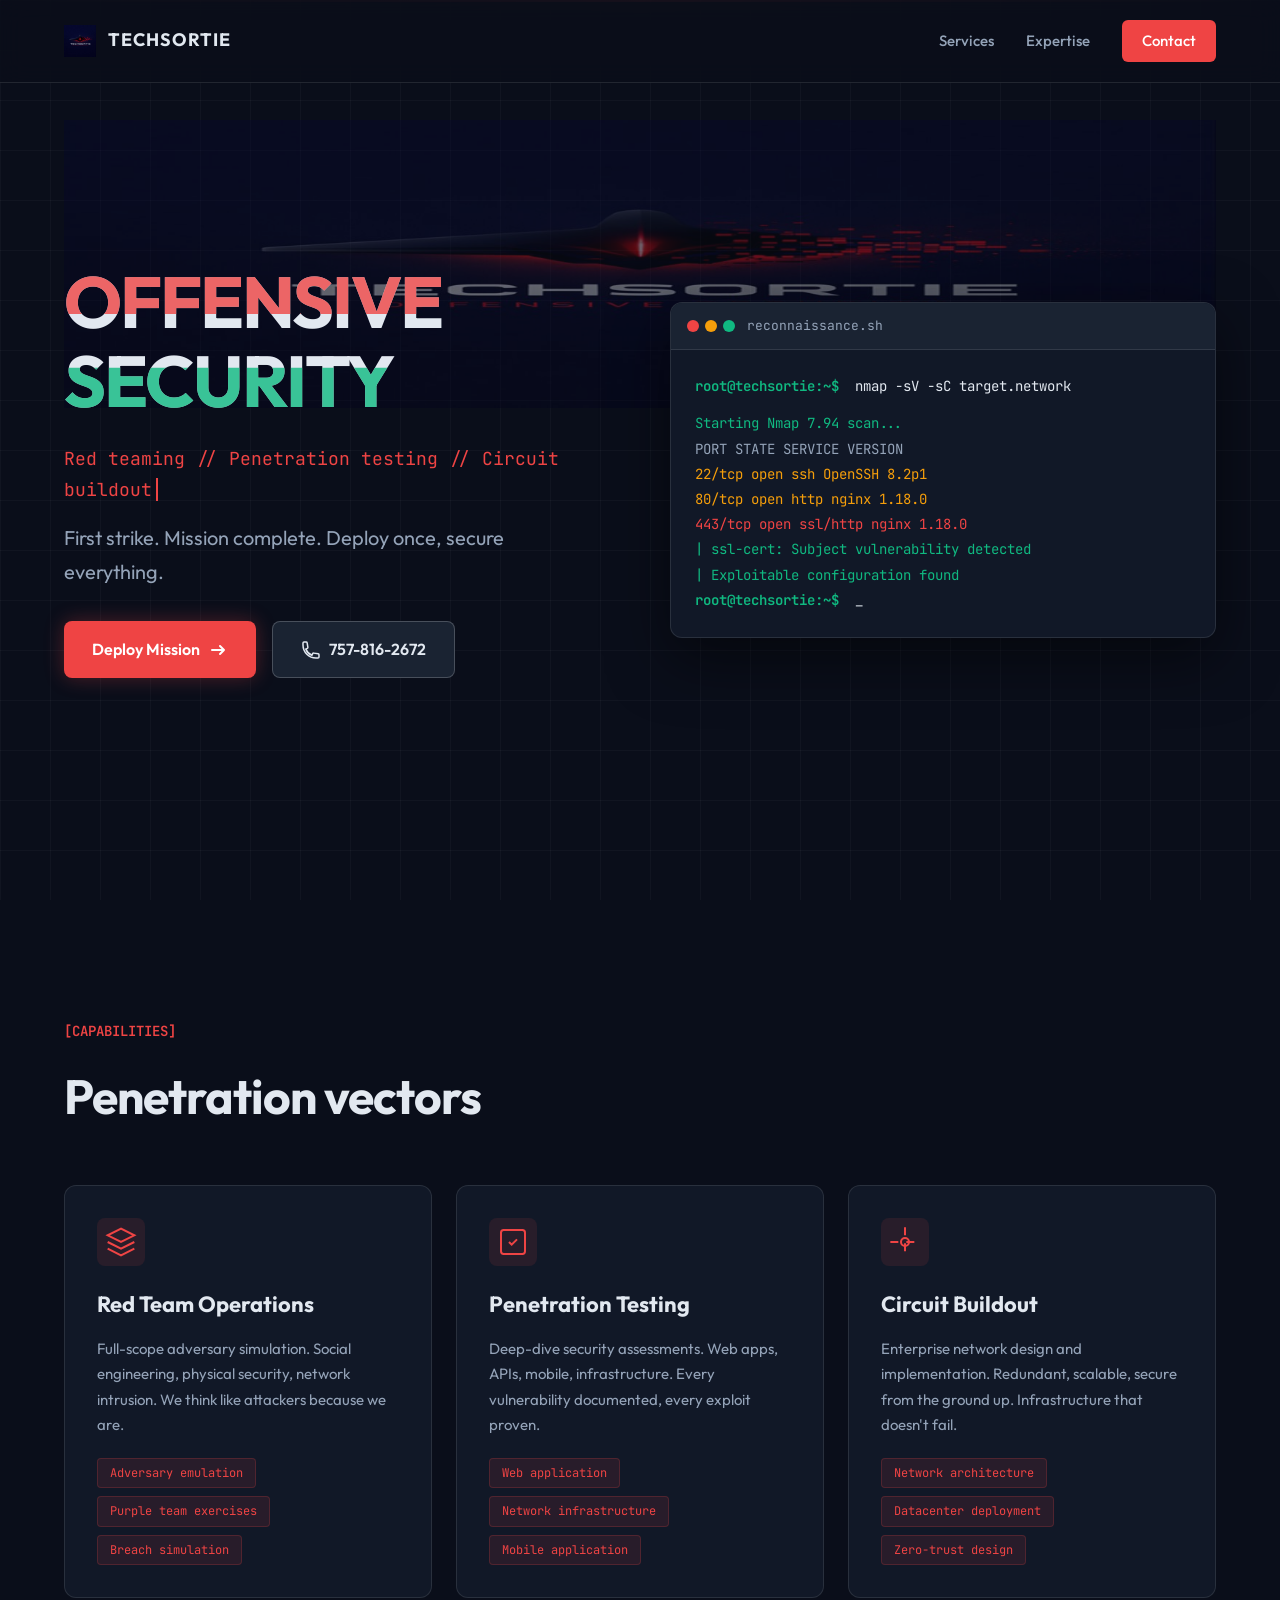
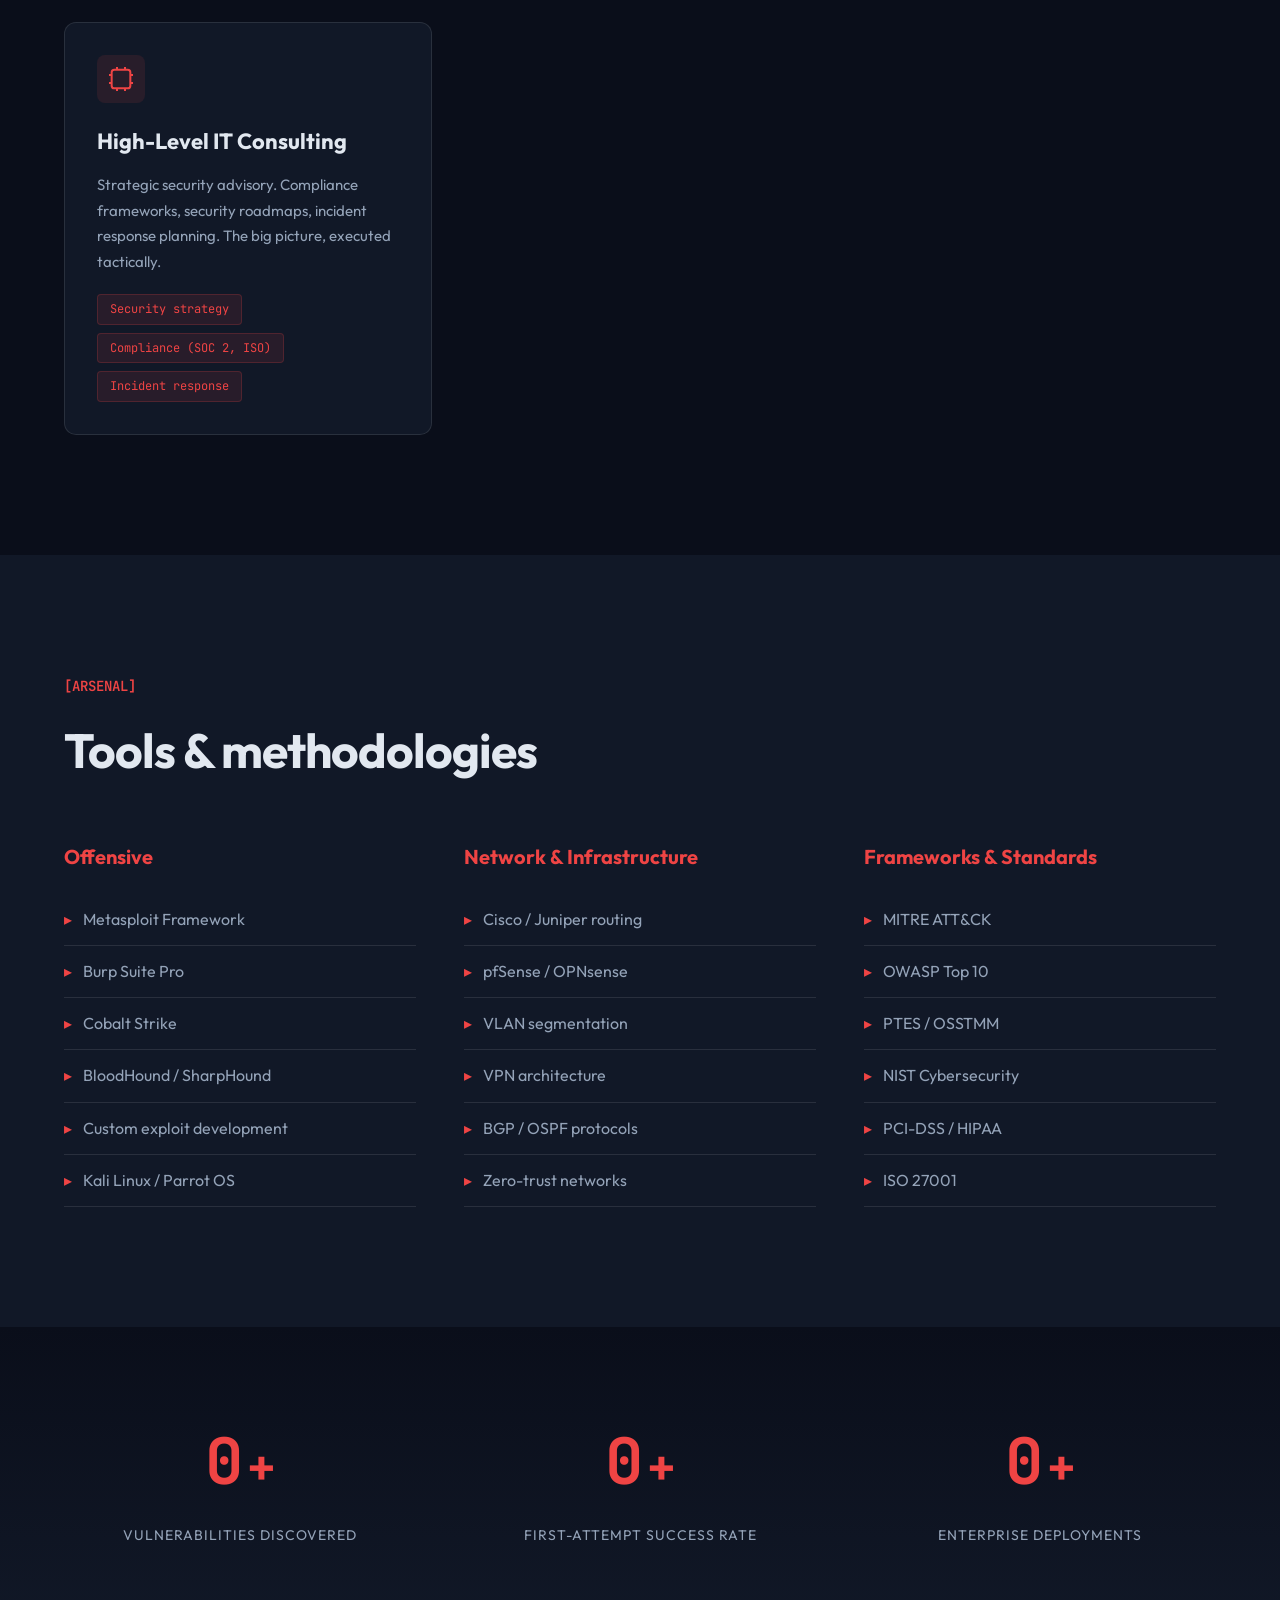
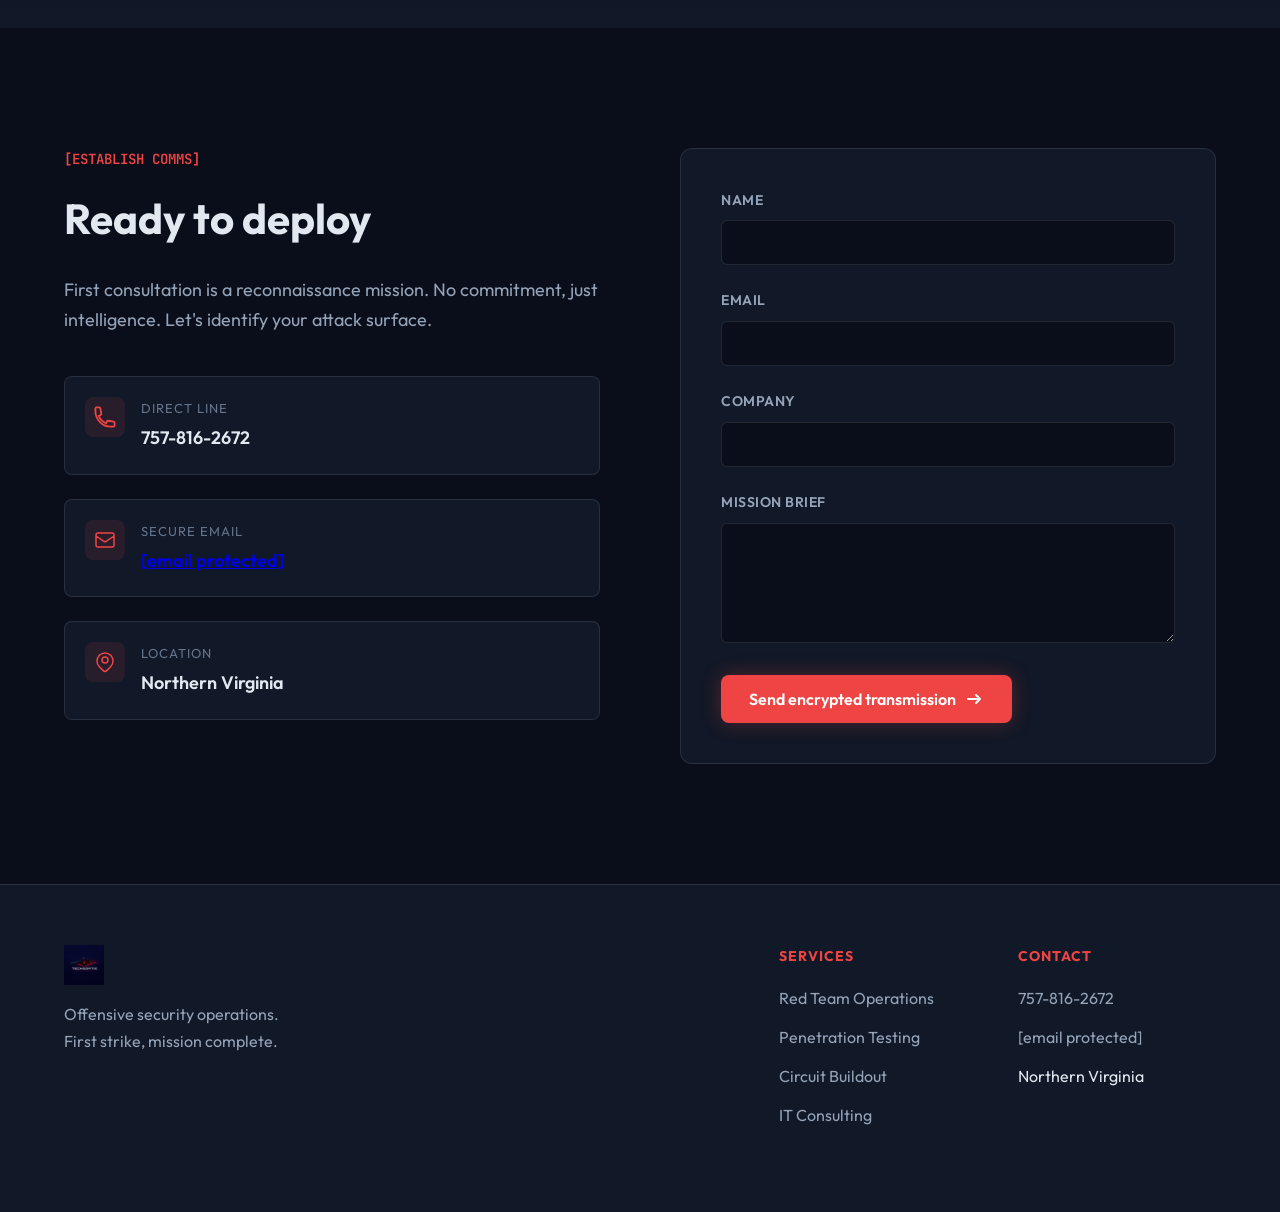
==== techsortie-website/index.html @ ced12dd1 "Initial commit" ====
<!DOCTYPE html>
<html lang="en">
<head>
    <meta charset="UTF-8">
    <meta name="viewport" content="width=device-width, initial-scale=1.0">
    <title>TechSortie | Offensive Security & Penetration Testing</title>
    <meta name="description" content="Red teaming, penetration testing, and high-level IT security services. First strike, mission complete.">
    <link rel="icon" type="image/x-icon" href="favicon.ico">
    <link rel="preconnect" href="https://fonts.googleapis.com">
    <link rel="preconnect" href="https://fonts.gstatic.com" crossorigin>
    <link href="https://fonts.googleapis.com/css2?family=JetBrains+Mono:wght@400;500;700&family=Outfit:wght@300;400;600;700&display=swap" rel="stylesheet">
    <link rel="stylesheet" href="styles.css">
</head>
<body>
    <!-- Animated background grid -->
    <div class="grid-bg"></div>
    <div class="scan-line"></div>
    
    <!-- Navigation -->
    <nav class="nav">
        <div class="container nav-content">
            <div class="logo-wrapper">
                <img src="techsortie_profile.png" alt="TechSortie" class="logo-icon">
                <span class="logo-text">TECHSORTIE</span>
            </div>
            <div class="nav-links">
                <a href="#services">Services</a>
                <a href="#expertise">Expertise</a>
                <a href="#contact" class="cta-link">Contact</a>
            </div>
        </div>
    </nav>

    <!-- Hero Section -->
    <section class="hero">
        <div class="hero-banner">
            <img src="techsortie_banner.png" alt="TechSortie" class="banner-img">
        </div>
        <div class="container">
            <div class="hero-content">
                <div class="glitch-wrapper">
                    <h1 class="hero-title glitch" data-text="OFFENSIVE SECURITY">OFFENSIVE SECURITY</h1>
                </div>
                <p class="hero-subtitle">
                    <span class="typing-effect">Red teaming // Penetration testing // Circuit buildout</span>
                </p>
                <p class="hero-description">
                    First strike. Mission complete. Deploy once, secure everything.
                </p>
                <div class="hero-cta">
                    <a href="#contact" class="btn-primary">
                        <span>Deploy Mission</span>
                        <svg width="20" height="20" viewBox="0 0 20 20" fill="none">
                            <path d="M4 10h12m0 0l-4-4m4 4l-4 4" stroke="currentColor" stroke-width="2" stroke-linecap="round"/>
                        </svg>
                    </a>
                    <a href="tel:757-816-2672" class="btn-secondary">
                        <svg width="20" height="20" viewBox="0 0 20 20" fill="none">
                            <path d="M2 3a1 1 0 011-1h2.153a1 1 0 01.986.836l.74 4.435a1 1 0 01-.54 1.06l-1.548.773a11.037 11.037 0 006.105 6.105l.774-1.548a1 1 0 011.059-.54l4.435.74a1 1 0 01.836.986V17a1 1 0 01-1 1h-2C7.82 18 2 12.18 2 5V3z" stroke="currentColor" stroke-width="1.5"/>
                        </svg>
                        <span>757-816-2672</span>
                    </a>
                </div>
            </div>
            <div class="hero-visual">
                <div class="terminal-window">
                    <div class="terminal-header">
                        <div class="terminal-buttons">
                            <span></span><span></span><span></span>
                        </div>
                        <span class="terminal-title">reconnaissance.sh</span>
                    </div>
                    <div class="terminal-body">
                        <div class="terminal-line">
                            <span class="prompt">root@techsortie:~$</span>
                            <span class="command">nmap -sV -sC target.network</span>
                        </div>
                        <div class="terminal-output">
                            <span class="success">Starting Nmap 7.94 scan...</span><br>
                            <span>PORT     STATE SERVICE     VERSION</span><br>
                            <span class="warning">22/tcp   open  ssh         OpenSSH 8.2p1</span><br>
                            <span class="warning">80/tcp   open  http        nginx 1.18.0</span><br>
                            <span class="danger">443/tcp  open  ssl/http    nginx 1.18.0</span><br>
                            <span class="success">| ssl-cert: Subject vulnerability detected</span><br>
                            <span class="success">| Exploitable configuration found</span><br>
                            <span class="prompt">root@techsortie:~$</span>
                            <span class="command cursor">_</span>
                        </div>
                    </div>
                </div>
            </div>
        </div>
    </section>

    <!-- Services Section -->
    <section id="services" class="services">
        <div class="container">
            <div class="section-header">
                <span class="section-tag">[CAPABILITIES]</span>
                <h2>Penetration vectors</h2>
            </div>
            <div class="services-grid">
                <div class="service-card">
                    <div class="service-icon">
                        <svg width="32" height="32" viewBox="0 0 24 24" fill="none">
                            <path d="M12 2L2 7l10 5 10-5-10-5z" stroke="currentColor" stroke-width="1.5"/>
                            <path d="M2 17l10 5 10-5M2 12l10 5 10-5" stroke="currentColor" stroke-width="1.5"/>
                        </svg>
                    </div>
                    <h3>Red Team Operations</h3>
                    <p>Full-scope adversary simulation. Social engineering, physical security, network intrusion. We think like attackers because we are.</p>
                    <ul class="service-tags">
                        <li>Adversary emulation</li>
                        <li>Purple team exercises</li>
                        <li>Breach simulation</li>
                    </ul>
                </div>

                <div class="service-card">
                    <div class="service-icon">
                        <svg width="32" height="32" viewBox="0 0 24 24" fill="none">
                            <rect x="3" y="3" width="18" height="18" rx="2" stroke="currentColor" stroke-width="1.5"/>
                            <path d="M9 12l2 2 4-4" stroke="currentColor" stroke-width="1.5"/>
                        </svg>
                    </div>
                    <h3>Penetration Testing</h3>
                    <p>Deep-dive security assessments. Web apps, APIs, mobile, infrastructure. Every vulnerability documented, every exploit proven.</p>
                    <ul class="service-tags">
                        <li>Web application</li>
                        <li>Network infrastructure</li>
                        <li>Mobile application</li>
                    </ul>
                </div>

                <div class="service-card">
                    <div class="service-icon">
                        <svg width="32" height="32" viewBox="0 0 24 24" fill="none">
                            <circle cx="12" cy="12" r="3" stroke="currentColor" stroke-width="1.5"/>
                            <path d="M12 1v6m0 6v6M1 12h6m6 0h6" stroke="currentColor" stroke-width="1.5"/>
                        </svg>
                    </div>
                    <h3>Circuit Buildout</h3>
                    <p>Enterprise network design and implementation. Redundant, scalable, secure from the ground up. Infrastructure that doesn't fail.</p>
                    <ul class="service-tags">
                        <li>Network architecture</li>
                        <li>Datacenter deployment</li>
                        <li>Zero-trust design</li>
                    </ul>
                </div>

                <div class="service-card">
                    <div class="service-icon">
                        <svg width="32" height="32" viewBox="0 0 24 24" fill="none">
                            <path d="M9 3v2m6-2v2M9 19v2m6-2v2M5 9H3m2 6H3m18-6h-2m2 6h-2M7 19h10a2 2 0 002-2V7a2 2 0 00-2-2H7a2 2 0 00-2 2v10a2 2 0 002 2z" stroke="currentColor" stroke-width="1.5"/>
                        </svg>
                    </div>
                    <h3>High-Level IT Consulting</h3>
                    <p>Strategic security advisory. Compliance frameworks, security roadmaps, incident response planning. The big picture, executed tactically.</p>
                    <ul class="service-tags">
                        <li>Security strategy</li>
                        <li>Compliance (SOC 2, ISO)</li>
                        <li>Incident response</li>
                    </ul>
                </div>
            </div>
        </div>
    </section>

    <!-- Expertise Section -->
    <section id="expertise" class="expertise">
        <div class="container">
            <div class="section-header">
                <span class="section-tag">[ARSENAL]</span>
                <h2>Tools & methodologies</h2>
            </div>
            <div class="expertise-grid">
                <div class="expertise-column">
                    <h4>Offensive</h4>
                    <ul>
                        <li>Metasploit Framework</li>
                        <li>Burp Suite Pro</li>
                        <li>Cobalt Strike</li>
                        <li>BloodHound / SharpHound</li>
                        <li>Custom exploit development</li>
                        <li>Kali Linux / Parrot OS</li>
                    </ul>
                </div>
                <div class="expertise-column">
                    <h4>Network & Infrastructure</h4>
                    <ul>
                        <li>Cisco / Juniper routing</li>
                        <li>pfSense / OPNsense</li>
                        <li>VLAN segmentation</li>
                        <li>VPN architecture</li>
                        <li>BGP / OSPF protocols</li>
                        <li>Zero-trust networks</li>
                    </ul>
                </div>
                <div class="expertise-column">
                    <h4>Frameworks & Standards</h4>
                    <ul>
                        <li>MITRE ATT&CK</li>
                        <li>OWASP Top 10</li>
                        <li>PTES / OSSTMM</li>
                        <li>NIST Cybersecurity</li>
                        <li>PCI-DSS / HIPAA</li>
                        <li>ISO 27001</li>
                    </ul>
                </div>
            </div>
        </div>
    </section>

    <!-- Stats Section -->
    <section class="stats">
        <div class="container">
            <div class="stats-grid">
                <div class="stat-item">
                    <div class="stat-number" data-target="500">0</div>
                    <div class="stat-label">Vulnerabilities discovered</div>
                </div>
                <div class="stat-item">
                    <div class="stat-number" data-target="98">0</div>
                    <div class="stat-label">First-attempt success rate</div>
                </div>
                <div class="stat-item">
                    <div class="stat-number" data-target="50">0</div>
                    <div class="stat-label">Enterprise deployments</div>
                </div>
            </div>
        </div>
    </section>

    <!-- Contact Section -->
    <section id="contact" class="contact">
        <div class="container">
            <div class="contact-content">
                <div class="contact-info">
                    <span class="section-tag">[ESTABLISH COMMS]</span>
                    <h2>Ready to deploy</h2>
                    <p>First consultation is a reconnaissance mission. No commitment, just intelligence. Let's identify your attack surface.</p>
                    
                    <div class="contact-methods">
                        <a href="tel:757-816-2672" class="contact-method">
                            <div class="method-icon">
                                <svg width="24" height="24" viewBox="0 0 20 20" fill="none">
                                    <path d="M2 3a1 1 0 011-1h2.153a1 1 0 01.986.836l.74 4.435a1 1 0 01-.54 1.06l-1.548.773a11.037 11.037 0 006.105 6.105l.774-1.548a1 1 0 011.059-.54l4.435.74a1 1 0 01.836.986V17a1 1 0 01-1 1h-2C7.82 18 2 12.18 2 5V3z" stroke="currentColor" stroke-width="1.5"/>
                                </svg>
                            </div>
                            <div>
                                <div class="method-label">Direct line</div>
                                <div class="method-value">757-816-2672</div>
                            </div>
                        </a>

                        <div class="contact-method">
                            <div class="method-icon">
                                <svg width="24" height="24" viewBox="0 0 24 24" fill="none">
                                    <path d="M3 8l7.89 5.26a2 2 0 002.22 0L21 8M5 19h14a2 2 0 002-2V7a2 2 0 00-2-2H5a2 2 0 00-2 2v10a2 2 0 002 2z" stroke="currentColor" stroke-width="1.5"/>
                                </svg>
                            </div>
                            <div>
                                <div class="method-label">Secure email</div>
                                <div class="method-value"><a href="/cdn-cgi/l/email-protection" class="__cf_email__" data-cfemail="6b000e0505122b1f0e08031804191f020e45080406">[email&#160;protected]</a></div>
                            </div>
                        </div>

                        <div class="contact-method">
                            <div class="method-icon">
                                <svg width="24" height="24" viewBox="0 0 24 24" fill="none">
                                    <path d="M17.657 16.657L13.414 20.9a1.998 1.998 0 01-2.827 0l-4.244-4.243a8 8 0 1111.314 0z" stroke="currentColor" stroke-width="1.5"/>
                                    <circle cx="12" cy="10" r="3" stroke="currentColor" stroke-width="1.5"/>
                                </svg>
                            </div>
                            <div>
                                <div class="method-label">Location</div>
                                <div class="method-value">Northern Virginia</div>
                            </div>
                        </div>
                    </div>
                </div>

                <div class="contact-form">
                    <form id="contactForm">
                        <div class="form-group">
                            <label for="name">Name</label>
                            <input type="text" id="name" name="name" required>
                        </div>
                        <div class="form-group">
                            <label for="email">Email</label>
                            <input type="email" id="email" name="email" required>
                        </div>
                        <div class="form-group">
                            <label for="company">Company</label>
                            <input type="text" id="company" name="company">
                        </div>
                        <div class="form-group">
                            <label for="message">Mission brief</label>
                            <textarea id="message" name="message" rows="4" required></textarea>
                        </div>
                        <button type="submit" class="btn-primary">
                            <span>Send encrypted transmission</span>
                            <svg width="20" height="20" viewBox="0 0 20 20" fill="none">
                                <path d="M4 10h12m0 0l-4-4m4 4l-4 4" stroke="currentColor" stroke-width="2" stroke-linecap="round"/>
                            </svg>
                        </button>
                    </form>
                </div>
            </div>
        </div>
    </section>

    <!-- Footer -->
    <footer class="footer">
        <div class="container">
            <div class="footer-content">
                <div class="footer-brand">
                    <img src="techsortie_profile.png" alt="TechSortie" class="footer-logo">
                    <p>Offensive security operations.<br>First strike, mission complete.</p>
                </div>
                <div class="footer-links">
                    <div class="footer-column">
                        <h4>Services</h4>
                        <ul>
                            <li><a href="#services">Red Team Operations</a></li>
                            <li><a href="#services">Penetration Testing</a></li>
                            <li><a href="#services">Circuit Buildout</a></li>
                            <li><a href="#services">IT Consulting</a></li>
                        </ul>
                    </div>
                    <div class="footer-column">
                        <h4>Contact</h4>
                        <ul>
                            <li><a href="tel:757-816-2672">757-816-2672</a></li>
                            <li><a href="/cdn-cgi/l/email-protection#3e555b5050477e4a5b5d564d514c4a575b105d5153"><span class="__cf_email__" data-cfemail="600b050e0e192014050308130f121409054e030f0d">[email&#160;protected]</span></a></li>
                            <li>Northern Virginia</li>
                        </ul>
                    </div>
                </div>
            </div>
            <div class="footer-bottom"
---- techsortie-website/styles.css ----
:root {
    --color-bg-primary: #0a0e1a;
    --color-bg-secondary: #111827;
    --color-bg-tertiary: #1a2332;
    
    --color-text-primary: #e2e8f0;
    --color-text-secondary: #94a3b8;
    --color-text-muted: #64748b;
    
    --color-accent: #ef4444;
    --color-accent-bright: #ff5555;
    --color-success: #10b981;
    --color-warning: #f59e0b;
    
    --color-border: rgba(255, 255, 255, 0.1);
    --color-border-bright: rgba(255, 255, 255, 0.2);
    
    --font-sans: 'Outfit', sans-serif;
    --font-mono: 'JetBrains Mono', monospace;
    
    --timing-fast: 0.2s;
    --timing-normal: 0.3s;
    --timing-slow: 0.5s;
}

* {
    margin: 0;
    padding: 0;
    box-sizing: border-box;
}

html {
    scroll-behavior: smooth;
}

body {
    font-family: var(--font-sans);
    background: var(--color-bg-primary);
    color: var(--color-text-primary);
    line-height: 1.7;
    overflow-x: hidden;
    position: relative;
}

/* Animated Background Grid */
.grid-bg {
    position: fixed;
    top: 0;
    left: 0;
    width: 100%;
    height: 100%;
    background-image: 
        linear-gradient(rgba(255, 255, 255, 0.03) 1px, transparent 1px),
        linear-gradient(90deg, rgba(255, 255, 255, 0.03) 1px, transparent 1px);
    background-size: 50px 50px;
    pointer-events: none;
    z-index: 0;
    animation: gridScroll 20s linear infinite;
}

@keyframes gridScroll {
    0% {
        transform: translateY(0);
    }
    100% {
        transform: translateY(50px);
    }
}

.scan-line {
    position: fixed;
    top: 0;
    left: 0;
    width: 100%;
    height: 2px;
    background: linear-gradient(90deg, transparent, var(--color-accent), transparent);
    pointer-events: none;
    z-index: 100;
    animation: scanMove 3s ease-in-out infinite;
    opacity: 0.5;
}

@keyframes scanMove {
    0%, 100% {
        transform: translateY(0);
        opacity: 0;
    }
    50% {
        opacity: 0.5;
    }
    100% {
        transform: translateY(100vh);
    }
}

.container {
    max-width: 1200px;
    margin: 0 auto;
    padding: 0 24px;
    position: relative;
    z-index: 1;
}

/* Navigation */
.nav {
    position: fixed;
    top: 0;
    left: 0;
    right: 0;
    background: rgba(10, 14, 26, 0.8);
    backdrop-filter: blur(12px);
    border-bottom: 1px solid var(--color-border);
    z-index: 1000;
    transition: all var(--timing-normal);
}

.nav-content {
    display: flex;
    justify-content: space-between;
    align-items: center;
    padding: 20px 24px;
}

.logo-wrapper {
    display: flex;
    align-items: center;
    gap: 12px;
}

.logo-icon {
    width: 32px;
    height: 32px;
}

.logo-text {
    font-weight: 700;
    font-size: 18px;
    letter-spacing: 1px;
    color: var(--color-text-primary);
}

.nav-links {
    display: flex;
    gap: 32px;
    align-items: center;
}

.nav-links a {
    color: var(--color-text-secondary);
    text-decoration: none;
    font-size: 15px;
    font-weight: 500;
    transition: color var(--timing-fast);
    position: relative;
}

.nav-links a::after {
    content: '';
    position: absolute;
    bottom: -4px;
    left: 0;
    width: 0;
    height: 2px;
    background: var(--color-accent);
    transition: width var(--timing-normal);
}

.nav-links a:hover {
    color: var(--color-text-primary);
}

.nav-links a:hover::after {
    width: 100%;
}

.nav-links .cta-link {
    background: var(--color-accent);
    color: white;
    padding: 8px 20px;
    border-radius: 6px;
    transition: all var(--timing-fast);
}

.nav-links .cta-link::after {
    display: none;
}

.nav-links .cta-link:hover {
    background: var(--color-accent-bright);
    transform: translateY(-2px);
    box-shadow: 0 4px 12px rgba(239, 68, 68, 0.3);
}

/* Hero Section */
.hero {
    min-height: 100vh;
    display: flex;
    align-items: center;
    padding: 120px 0 80px;
    position: relative;
}

.hero-banner {
    position: absolute;
    top: 120px;
    left: 50%;
    transform: translateX(-50%);
    width: 90%;
    max-width: 1400px;
    z-index: 0;
    opacity: 0.4;
    pointer-events: none;
}

.banner-img {
    width: 100%;
    height: auto;
    animation: bannerGlow 3s ease-in-out infinite alternate;
}

@keyframes bannerGlow {
    0% {
        filter: drop-shadow(0 0 20px rgba(239, 68, 68, 0.3));
    }
    100% {
        filter: drop-shadow(0 0 40px rgba(239, 68, 68, 0.5));
    }
}

.hero .container {
    position: relative;
    z-index: 1;
}

.hero .container {
    display: grid;
    grid-template-columns: 1fr 1fr;
    gap: 60px;
    align-items: center;
}

.glitch-wrapper {
    margin-bottom: 24px;
}

.hero-title {
    font-size: 72px;
    font-weight: 700;
    line-height: 1.1;
    letter-spacing: -2px;
    margin: 0;
}

.glitch {
    position: relative;
    animation: glitch 3s infinite;
}

.glitch::before,
.glitch::after {
    content: attr(data-text);
    position: absolute;
    top: 0;
    left: 0;
    width: 100%;
    height: 100%;
    opacity: 0.8;
}

.glitch::before {
    color: var(--color-accent);
    animation: glitchTop 1.5s infinite;
    clip-path: polygon(0 0, 100% 0, 100% 33%, 0 33%);
}

.glitch::after {
    color: var(--color-success);
    animation: glitchBottom 1.3s infinite;
    clip-path: polygon(0 67%, 100% 67%, 100% 100%, 0 100%);
}

@keyframes glitchTop {
    0%, 100% {
        transform: translate(0);
    }
    20% {
        transform: translate(-2px, 2px);
    }
    40% {
        transform: translate(-2px, -2px);
    }
    60% {
        transform: translate(2px, 2px);
    }
    80% {
        transform: translate(2px, -2px);
    }
}

@keyframes glitchBottom {
    0%, 100% {
        transform: translate(0);
    }
    20% {
        transform: translate(2px, 0);
    }
    40% {
        transform: translate(-2px, 0);
    }
    60% {
        transform: translate(2px, 0);
    }
    80% {
        transform: translate(-2px, 0);
    }
}

.hero-subtitle {
    font-family: var(--font-mono);
    font-size: 18px;
    color: var(--color-accent);
    margin-bottom: 16px;
}

.typing-effect {
    border-right: 2px solid var(--color-accent);
    padding-right: 4px;
    animation: blink 1s step-end infinite;
}

@keyframes blink {
    50% {
        border-color: transparent;
    }
}

.hero-description {
    font-size: 20px;
    color: var(--color-text-secondary);
    margin-bottom: 32px;
    max-width: 500px;
}

.hero-cta {
    display: flex;
    gap: 16px;
    flex-wrap: wrap;
}

.btn-primary,
.btn-secondary {
    display: inline-flex;
    align-items: center;
    gap: 8px;
    padding: 14px 28px;
    border-radius: 8px;
    font-weight: 600;
    font-size: 16px;
    text-decoration: none;
    transition: all var(--timing-normal);
    border: none;
    cursor: pointer;
    font-family: var(--font-sans);
}

.btn-primary {
    background: var(--color-accent);
    color: white;
    box-shadow: 0 0 20px rgba(239, 68, 68, 0.3);
}

.btn-primary:hover {
    background: var(--color-accent-bright);
    transform: translateY(-2px);
    box-shadow: 0 8px 24px rgba(239, 68, 68, 0.4);
}

.btn-secondary {
    background: var(--color-bg-tertiary);
    color: var(--color-text-primary);
    border: 1px solid var(--color-border-bright);
}

.btn-secondary:hover {
    background: var(--color-bg-secondary);
    border-color: var(--color-accent);
    transform: translateY(-2px);
}

/* Terminal Window */
.terminal-window {
    background: var(--color-bg-secondary);
    border: 1px solid var(--color-border);
    border-radius: 12px;
    overflow: hidden;
    box-shadow: 0 20px 60px rgba(0, 0, 0, 0.5);
    animation: floatTerminal 6s ease-in-out infinite;
}

@keyframes floatTerminal {
    0%, 100% {
        transform: translateY(0);
    }
    50% {
        transform: translateY(-10px);
    }
}

.terminal-header {
    background: var(--color-bg-tertiary);
    padding: 12px 16px;
    display: flex;
    align-items: center;
    gap: 12px;
    border-bottom: 1px solid var(--color-border);
}

.terminal-buttons {
    display: flex;
    gap: 6px;
}

.terminal-buttons span {
    width: 12px;
    height: 12px;
    border-radius: 50%;
    background: var(--color-text-muted);
}

.terminal-buttons span:nth-child(1) {
    background: var(--color-accent);
}

.terminal-buttons span:nth-child(2) {
    background: var(--color-warning);
}

.terminal-buttons span:nth-child(3) {
    background: var(--color-success);
}

.terminal-title {
    font-family: var(--font-mono);
    font-size: 13px;
    color: var(--color-text-secondary);
}

.terminal-body {
    padding: 24px;
    font-family: var(--font-mono);
    font-size: 14px;
    line-height: 1.8;
}

.terminal-line {
    margin-bottom: 12px;
}

.prompt {
    color: var(--color-success);
    font-weight: 600;
}

.command {
    color: var(--color-text-primary);
    margin-left: 8px;
}

.terminal-output {
    margin-top: 12px;
    color: var(--color-text-secondary);
}

.terminal-output .success {
    color: var(--color-success);
}

.terminal-output .warning {
    color: var(--color-warning);
}

.terminal-output .danger {
    color: var(--color-accent);
}

.cursor {
    animation: blink 1s step-end infinite;
}

/* Section Styling */
.section-header {
    margin-bottom: 48px;
}

.section-tag {
    font-family: var(--font-mono);
    font-size: 14px;
    color: var(--color-accent);
    font-weight: 600;
    margin-bottom: 12px;
    display: block;
}

.section-header h2 {
    font-size: 48px;
    font-weight: 700;
    letter-spacing: -1px;
}

/* Services Section */
.services {
    padding: 120px 0;
    position: relative;
}

.services-grid {
    display: grid;
    grid-template-columns: repeat(auto-fit, minmax(280px, 1fr));
    gap: 24px;
}

.service-card {
    background: var(--color-bg-secondary);
    border: 1px solid var(--color-border);
    border-radius: 12px;
    padding: 32px;
    transition: all var(--timing-normal);
    position: relative;
    overflow: hidden;
}

.service-card::before {
    content: '';
    position: absolute;
    top: 0;
    left: 0;
    width: 100%;
    height: 2px;
    background: linear-gradient(90deg, var(--color-accent), transparent);
    transform: scaleX(0);
    transform-origin: left;
    transition: transform var(--timing-normal);
}

.service-card:hover {
    border-color: var(--color-accent);
    transform: translateY(-4px);
    box-shadow: 0 12px 32px rgba(239, 68, 68, 0.2);
}

.service-card:hover::before {
    transform: scaleX(1);
}

.service-icon {
    width: 48px;
    height: 48px;
    background: rgba(239, 68, 68, 0.1);
    border-radius: 8px;
    display: flex;
    align-items: center;
    justify-content: center;
    margin-bottom: 20px;
}

.service-icon svg {
    color: var(--color-accent);
}

.service-card h3 {
    font-size: 22px;
    font-weight: 700;
    margin-bottom: 12px;
}

.service-card p {
    color: var(--color-text-secondary);
    margin-bottom: 20px;
    font-size: 15px;
}

.service-tags {
    list-style: none;
    display: flex;
    flex-wrap: wrap;
    gap: 8px;
}

.service-tags li {
    font-family: var(--font-mono);
    font-size: 12px;
    color: var(--color-accent);
    background: rgba(239, 68, 68, 0.1);
    padding: 4px 12px;
    border-radius: 4px;
    border: 1px solid rgba(239, 68, 68, 0.2);
}

/* Expertise Section */
.expertise {
    padding: 120px 0;
    background: var(--color-bg-secondary);
}

.expertise-grid {
    display: grid;
    grid-template-columns: repeat(auto-fit, minmax(300px, 1fr));
    gap: 48px;
}

.expertise-column h4 {
    font-size: 20px;
    font-weight: 700;
    margin-bottom: 20px;
    color: var(--color-accent);
}

.expertise-column ul {
    list-style: none;
}

.expertise-column li {
    padding: 12px 0;
    border-bottom: 1px solid var(--color-border);
    color: var(--color-text-secondary);
    transition: color var(--timing-fast);
    cursor: default;
}

.expertise-column li:hover {
    color: var(--color-text-primary);
}

.expertise-column li::before {
    content: '▸ ';
    color: var(--color-accent);
    margin-right: 8px;
}

/* Stats Section */
.stats {
    padding: 80px 0;
    background: linear-gradient(180deg, var(--color-bg-primary) 0%, var(--color-bg-secondary) 100%);
}

.stats-grid {
    display: grid;
    grid-template-columns: repeat(auto-fit, minmax(250px, 1fr));
    gap: 48px;
    text-align: center;
}

.stat-number {
    font-size: 64px;
    font-weight: 700;
    color: var(--color-accent);
    margin-bottom: 8px;
    font-family: var(--font-mono);
}

.stat-number::after {
    content: '+';
    font-size: 48px;
    margin-left: 4px;
}

.stat-label {
    font-size: 16px;
    color: var(--color-text-secondary);
    text-transform: uppercase;
    letter-spacing: 1px;
    font-size: 14px;
}

/* Contact Section */
.contact {
    padding: 120px 0;
}

.contact-content {
    display: grid;
    grid-template-columns: 1fr 1fr;
    gap: 80px;
    align-items: start;
}

.contact-info h2 {
    font-size: 42px;
    font-weight: 700;
    margin-bottom: 20px;
}

.contact-info p {
    color: var(--color-text-secondary);
    font-size: 18px;
    margin-bottom: 40px;
    line-height: 1.7;
}

.contact-methods {
    display: flex;
    flex-direction: column;
    gap: 24px;
}

.contact-method {
    display: flex;
    gap: 16px;
    align-items: start;
    padding: 20px;
    background: var(--color-bg-secondary);
    border: 1px solid var(--color-border);
    border-radius: 8px;
    text-decoration: none;
    color: inherit;
    transition: all var(--timing-normal);
}

.contact-method:hover {
    border-color: var(--color-accent);
    transform: translateX(4px);
}

.method-icon {
    width: 40px;
    height: 40px;
    background: rgba(239, 68, 68, 0.1);
    border-radius: 8px;
    display: flex;
    align-items: center;
    justify-content: center;
    flex-shrink: 0;
}

.method-icon svg {
    color: var(--color-accent);
}

.method-label {
    font-size: 13px;
    color: var(--color-text-muted);
    text-transform: uppercase;
    letter-spacing: 1px;
    margin-bottom: 4px;
}

.method-value {
    font-size: 18px;
    font-weight: 600;
    color: var(--color-text-primary);
}

/* Contact Form */
.contact-form {
    background: var(--color-bg-secondary);
    border: 1px solid var(--color-border);
    border-radius: 12px;
    padding: 40px;
}

.form-group {
    margin-bottom: 24px;
}

.form-group label {
    display: block;
    font-size: 14px;
    font-weight: 600;
    color: var(--color-text-secondary);
    margin-bottom: 8px;
    text-transform: uppercase;
    letter-spacing: 0.5px;
}

.form-group input,
.form-group textarea {
    width: 100%;
    background: var(--color-bg-primary);
    border: 1px solid var(--color-border);
    border-radius: 6px;
    padding: 12px 16px;
    color: var(--color-text-primary);
    font-family: var(--font-sans);
    font-size: 15px;
    transition: all var(--timing-fast);
}

.form-group input:focus,
.form-group textarea:focus {
    outline: none;
    border-color: var(--color-accent);
    box-shadow: 0 0 0 3px rgba(239, 68, 68, 0.1);
}

.form-group textarea {
    resize: vertical;
    min-height: 120px;
}

/* Footer */
.footer {
    background: var(--color-bg-secondary);
    border-top: 1px solid var(--color-border);
    padding: 60px 0 30px;
}

.footer-content {
    display: grid;
    grid-template-columns: 1.5fr 1fr;
    gap: 60px;
    margin-bottom: 40px;
}

.footer-brand {
    display: flex;
    flex-direction: column;
    gap: 16px;
}

.footer-logo {
    width: 40px;
    height: 40px;
}

.footer-brand p {
    color: var(--color-text-secondary);
    line-height: 1.7;
}

.footer-links {
    display: grid;
    grid-template-columns: 1fr 1fr;
    gap: 40px;
}

.footer-column h4 {
    font-size: 14px;
    font-weight: 700;
    text-transform: uppercase;
    letter-spacing: 1px;
    color: var(--color-accent);
    margin-bottom: 16px;
}

.footer-column ul {
    list-style: none;
}

.footer-column li {
    margin-bottom: 12px;
}

.footer-column a {
    color: var(--color-text-secondary);
    text-decoration: none;
    transition: color var(--timing-fast);
}

.footer-column a:hover {
    color: var(--color-text-primary);
}

.footer-bottom {
    border-top: 1px solid var(--color-border);
    padding-top: 24px;
    display: flex;
    justify-content: space-between;
    align-items: center;
    color: var(--color-text-muted);
    font-size: 14px;
}

.footer-signature {
    font-family: var(--font-mono);
    font-size: 13px;
}

/* Responsive Design */
@media (max-width: 968px) {
    .hero-banner {
        opacity: 0.25;
        top: 100px;
    }
    
    .hero .container {
        grid-template-columns: 1fr;
        gap: 40px;
    }
    
    .hero-visual {
        order: -1;
    }
    
    .hero-title {
        font-size: 56px;
    }
    
    .contact-content {
        grid-template-columns: 1fr;
        gap: 48px;
    }
    
    .footer-content {
        grid-template-columns: 1fr;
        gap: 40px;
    }
}

@media (max-width: 768px) {
    .nav-links {
        gap: 20px;
    }
    
    .nav-links a {
        font-size: 14px;
    }
    
    .hero {
        padding: 100px 0 60px;
    }
    
    .hero-title {
        font-size: 42px;
    }
    
    .section-header h2 {
        font-size: 36px;
    }
    
    .services {
        padding: 80px 0;
    }
    
    .expertise {
        padding: 80px 0;
    }
    
    .contact {
        padding: 80px 0;
    }
    
    .footer-bottom {
        flex-direction: column;
        gap: 12px;
        text-align: center;
    }
}

@media (max-width: 480px) {
    .hero-cta {
        flex-direction: column;
        width: 100%;
    }
    
    .btn-primary,
    .btn-secondary {
        width: 100%;
        justify-content: center;
    }
    
    .nav-content {
        flex-direction: column;
        gap: 16px;
    }
    
    .terminal-body {
        font-size: 12px;
        padding: 16px;
    }
}
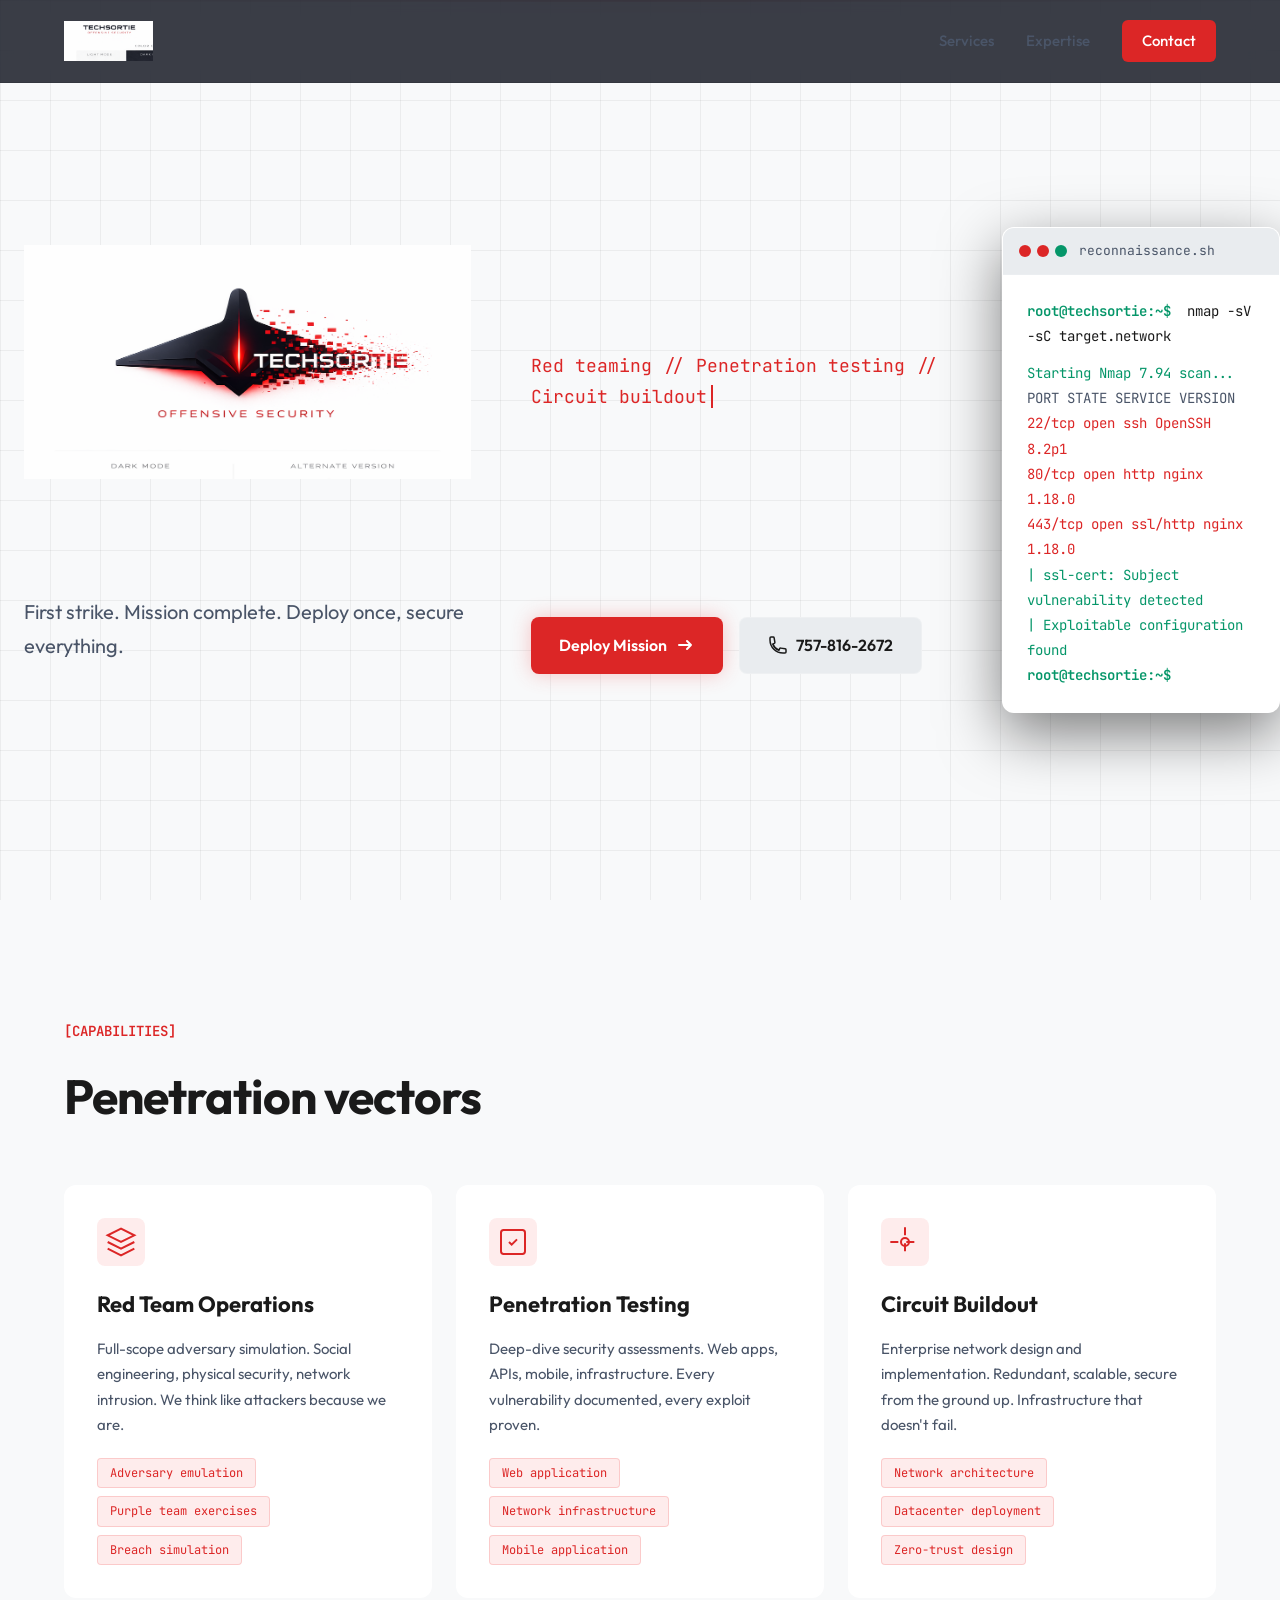
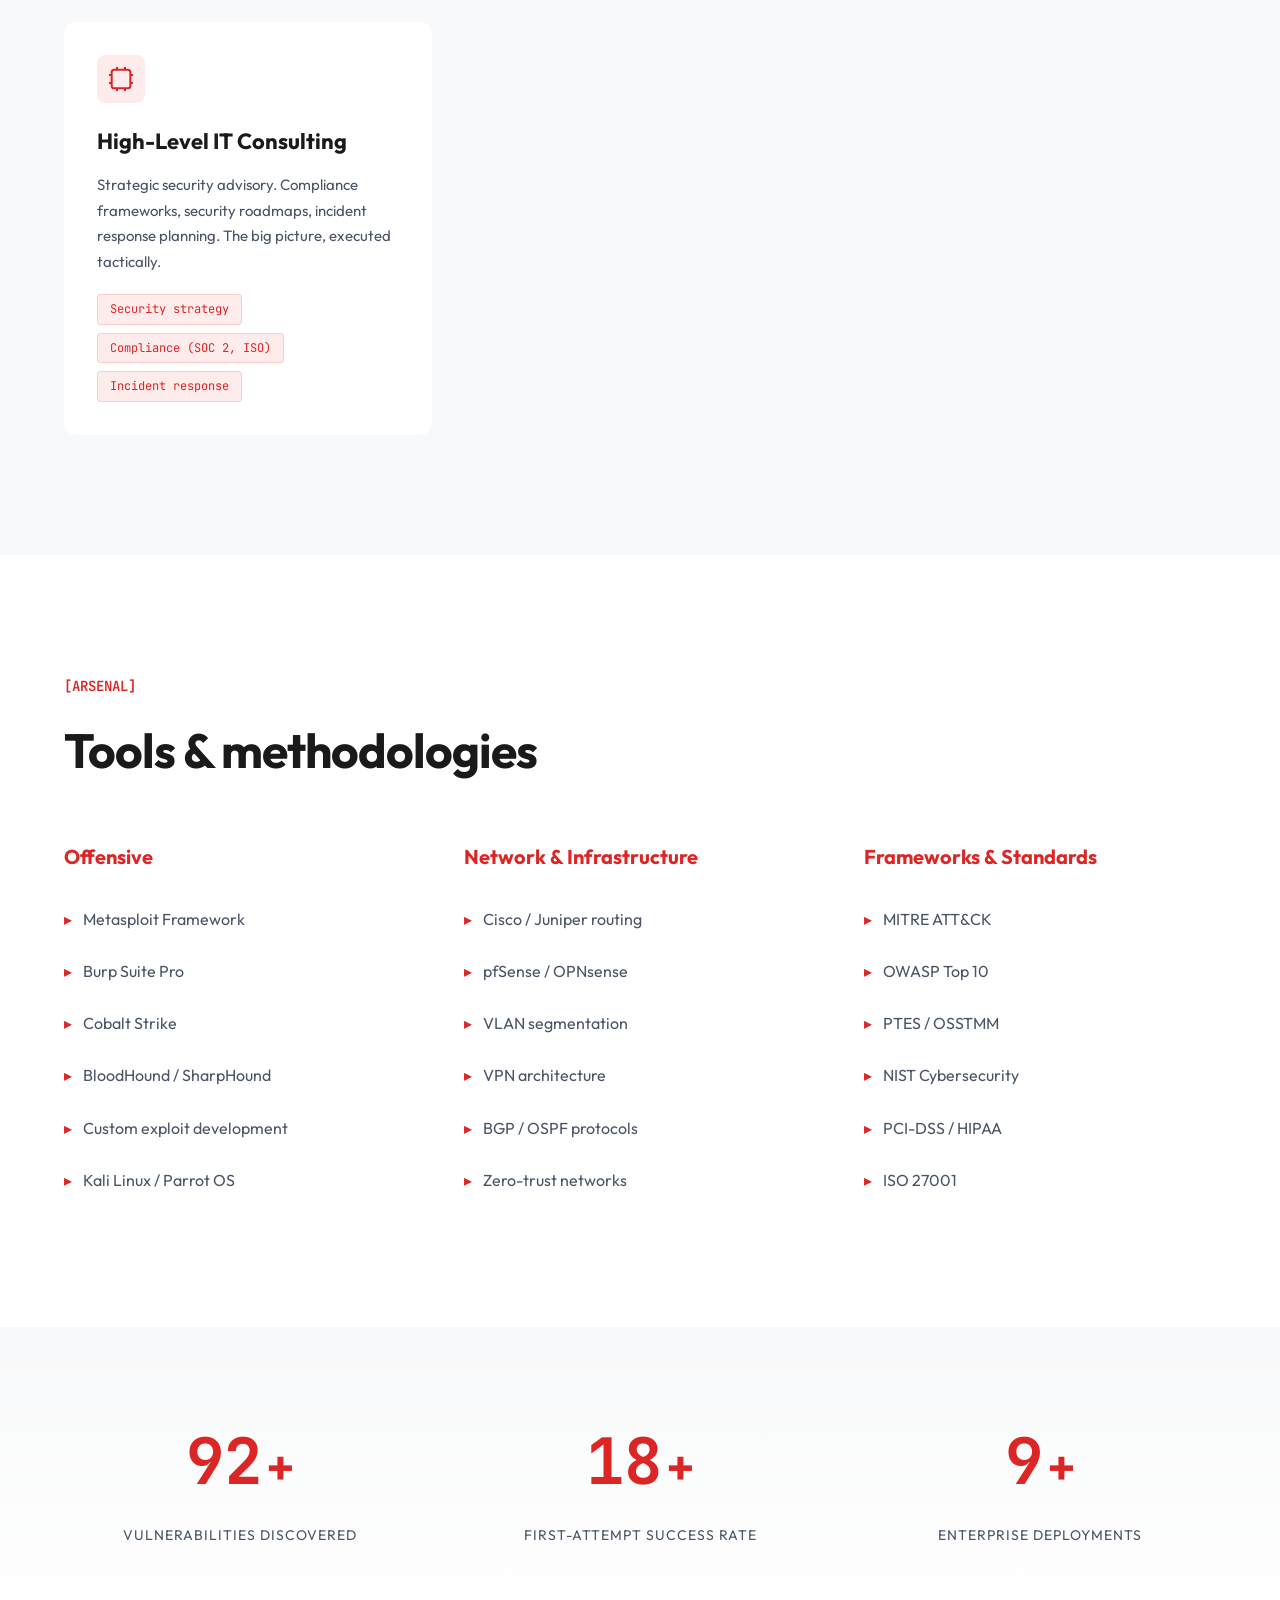
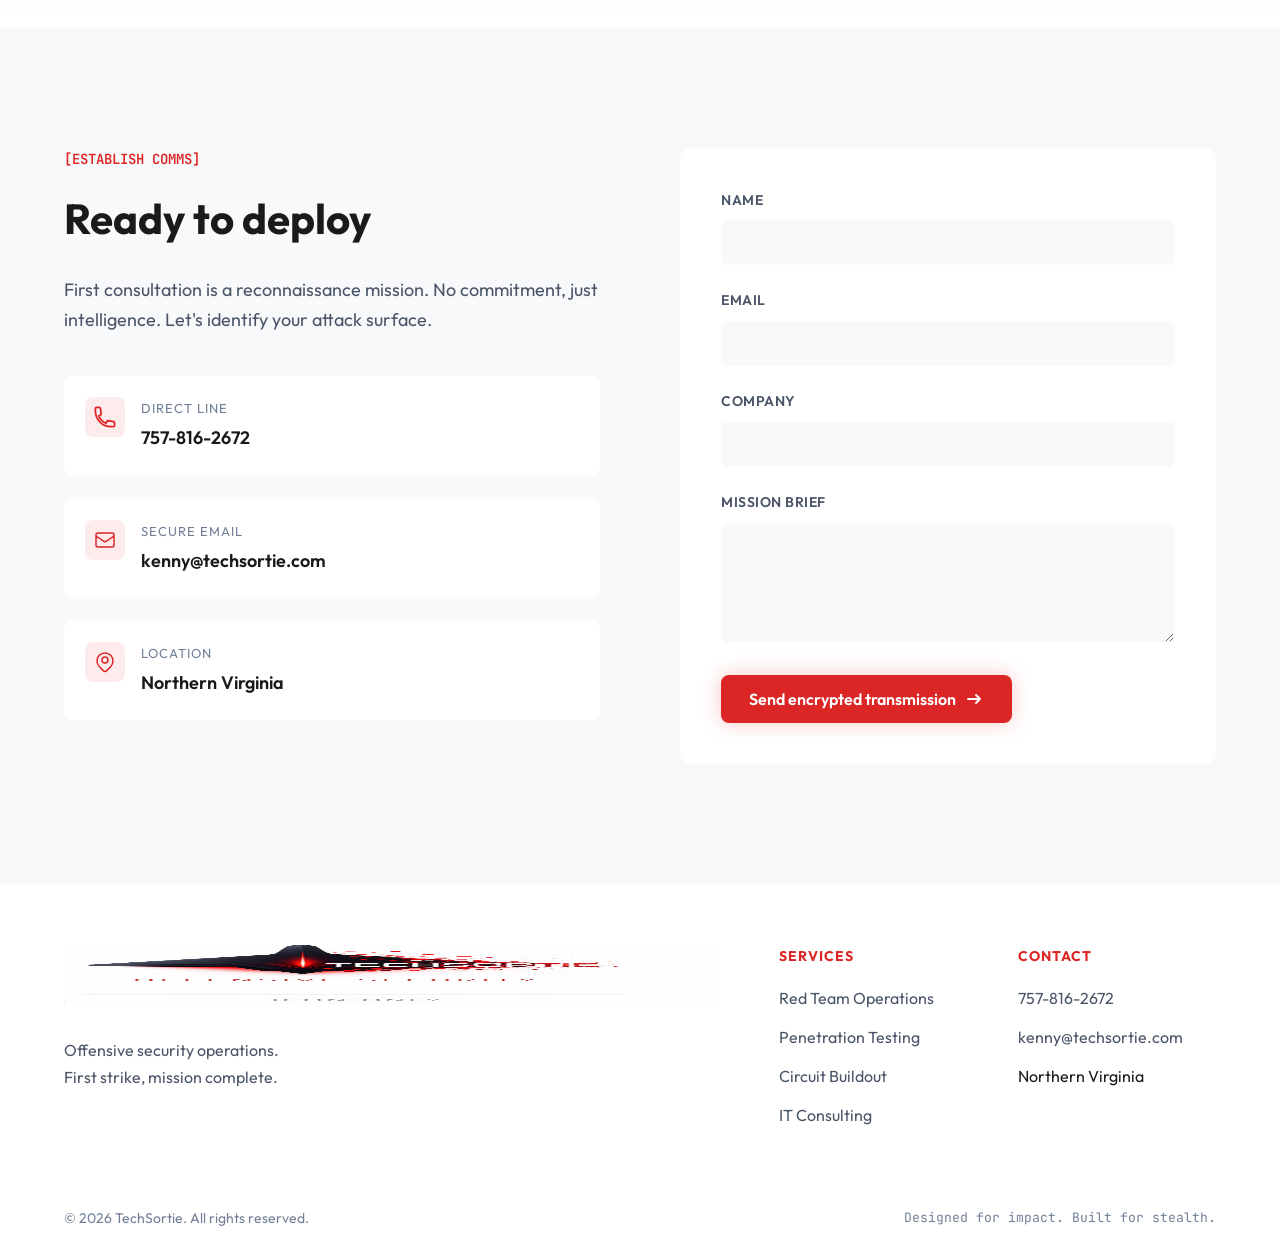
==== commit a67d3fc3: "Final design with new professional logos - clean white theme" ====
--- a/techsortie-website/index.html
+++ b/techsortie-website/index.html
@@ -20,8 +20,7 @@
     <nav class="nav">
         <div class="container nav-content">
             <div class="logo-wrapper">
-                <img src="techsortie_profile.png" alt="TechSortie" class="logo-icon">
-                <span class="logo-text">TECHSORTIE</span>
+                <img src="techsortie_clean_logo.png" alt="TechSortie" class="logo-icon">
             </div>
             <div class="nav-links">
                 <a href="#services">Services</a>
@@ -33,13 +32,11 @@
 
     <!-- Hero Section -->
     <section class="hero">
-        <div class="hero-banner">
-            <img src="techsortie_banner.png" alt="TechSortie" class="banner-img">
-        </div>
         <div class="container">
             <div class="hero-content">
-                <div class="glitch-wrapper">
-                    <h1 class="hero-title glitch" data-text="OFFENSIVE SECURITY">OFFENSIVE SECURITY</h1>
+                <div class="hero-logo">
+                    <img src="techsortie_Primary_logo.png" alt="TechSortie" class="main-logo">
+                </div>
                 </div>
                 <p class="hero-subtitle">
                     <span class="typing-effect">Red teaming // Penetration testing // Circuit buildout</span>
@@ -261,7 +258,7 @@
                             </div>
                             <div>
                                 <div class="method-label">Secure email</div>
-                                <div class="method-value"><a href="/cdn-cgi/l/email-protection" class="__cf_email__" data-cfemail="6b000e0505122b1f0e08031804191f020e45080406">[email&#160;protected]</a></div>
+                                <div class="method-value">kenny@techsortie.com</div>
                             </div>
                         </div>
 
@@ -315,7 +312,7 @@
         <div class="container">
             <div class="footer-content">
                 <div class="footer-brand">
-                    <img src="techsortie_profile.png" alt="TechSortie" class="footer-logo">
+                    <img src="techsortie_alternate_logo.png" alt="TechSortie" class="footer-logo">
                     <p>Offensive security operations.<br>First strike, mission complete.</p>
                 </div>
                 <div class="footer-links">
@@ -332,10 +329,19 @@
                         <h4>Contact</h4>
                         <ul>
                             <li><a href="tel:757-816-2672">757-816-2672</a></li>
-                            <li><a href="/cdn-cgi/l/email-protection#3e555b5050477e4a5b5d564d514c4a575b105d5153"><span class="__cf_email__" data-cfemail="600b050e0e192014050308130f121409054e030f0d">[email&#160;protected]</span></a></li>
+                            <li><a href="mailto:kenny@techsortie.com">kenny@techsortie.com</a></li>
                             <li>Northern Virginia</li>
                         </ul>
                     </div>
                 </div>
             </div>
-            <div class="footer-bottom"+            <div class="footer-bottom">
+                <p>&copy; 2026 TechSortie. All rights reserved.</p>
+                <p class="footer-signature">Designed for impact. Built for stealth.</p>
+            </div>
+        </div>
+    </footer>
+
+    <script src="script.js"></script>
+</body>
+</html>
--- a/techsortie-website/styles.css
+++ b/techsortie-website/styles.css
@@ -1,16 +1,18 @@
 :root {
-    --color-bg-primary: #0a0e1a;
-    --color-bg-secondary: #111827;
-    --color-bg-tertiary: #1a2332;
-    
-    --color-text-primary: #e2e8f0;
-    --color-text-secondary: #94a3b8;
-    --color-text-muted: #64748b;
-    
-    --color-accent: #ef4444;
-    --color-accent-bright: #ff5555;
-    --color-success: #10b981;
-    --color-warning: #f59e0b;
+    --color-bg-primary: #f8f9fa;
+    --color-bg-secondary: #ffffff;
+    --color-bg-tertiary: #e9ecef;
+    
+    --color-text-primary: #1a1a1a;
+    --color-text-secondary: #4a5568;
+    --color-text-muted: #718096;
+    
+    --color-accent: #dc2626;
+    --color-accent-bright: #ef4444;
+    --color-blue: #2563eb;
+    --color-gunmetal: #374151;
+    --color-success: #059669;
+    --color-warning: #dc2626;
     
     --color-border: rgba(255, 255, 255, 0.1);
     --color-border-bright: rgba(255, 255, 255, 0.2);
@@ -50,8 +52,8 @@
     width: 100%;
     height: 100%;
     background-image: 
-        linear-gradient(rgba(255, 255, 255, 0.03) 1px, transparent 1px),
-        linear-gradient(90deg, rgba(255, 255, 255, 0.03) 1px, transparent 1px);
+        linear-gradient(rgba(0, 0, 0, 0.05) 1px, transparent 1px),
+        linear-gradient(90deg, rgba(0, 0, 0, 0.05) 1px, transparent 1px);
     background-size: 50px 50px;
     pointer-events: none;
     z-index: 0;
@@ -77,7 +79,7 @@
     pointer-events: none;
     z-index: 100;
     animation: scanMove 3s ease-in-out infinite;
-    opacity: 0.5;
+    opacity: 0.3;
 }
 
 @keyframes scanMove {
@@ -107,9 +109,9 @@
     top: 0;
     left: 0;
     right: 0;
-    background: rgba(10, 14, 26, 0.8);
+    background: rgba(248, 249, 250, 0.95);
     backdrop-filter: blur(12px);
-    border-bottom: 1px solid var(--color-border);
+    border-bottom: 1px solid rgba(0, 0, 0, 0.1);
     z-index: 1000;
     transition: all var(--timing-normal);
 }
@@ -128,8 +130,8 @@
 }
 
 .logo-icon {
-    width: 32px;
-    height: 32px;
+    height: 40px;
+    width: auto;
 }
 
 .logo-text {
@@ -230,6 +232,17 @@
 .hero .container {
     position: relative;
     z-index: 1;
+}
+
+.hero-logo {
+    margin-bottom: 48px;
+    text-align: center;
+}
+
+.main-logo {
+    max-width: 700px;
+    width: 100%;
+    height: auto;
 }
 
 .hero .container {
@@ -536,7 +549,7 @@
     left: 0;
     width: 100%;
     height: 2px;
-    background: linear-gradient(90deg, var(--color-accent), transparent);
+    background: linear-gradient(90deg, var(--color-blue), var(--color-accent), transparent);
     transform: scaleX(0);
     transform-origin: left;
     transition: transform var(--timing-normal);
@@ -818,8 +831,9 @@
 }
 
 .footer-logo {
-    width: 40px;
-    height: 40px;
+    height: 60px;
+    width: auto;
+    margin-bottom: 16px;
 }
 
 .footer-brand p {
